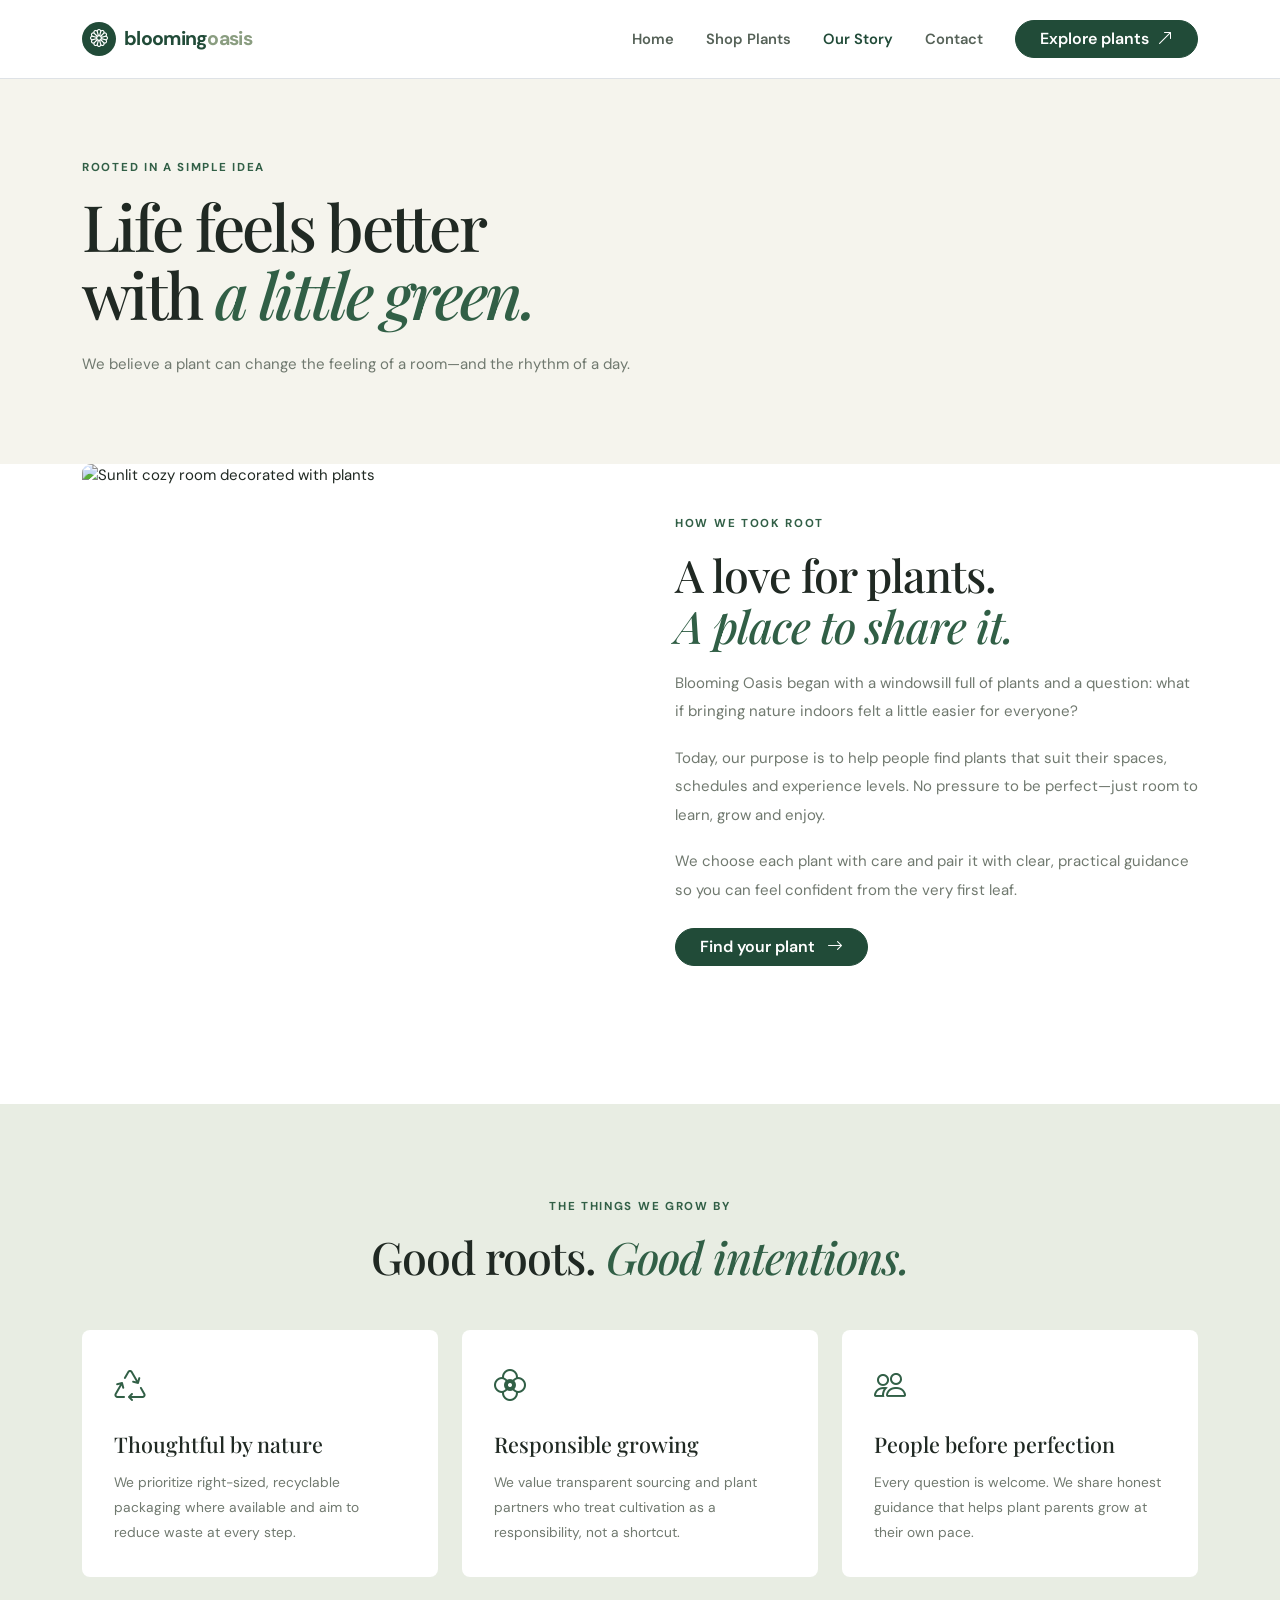
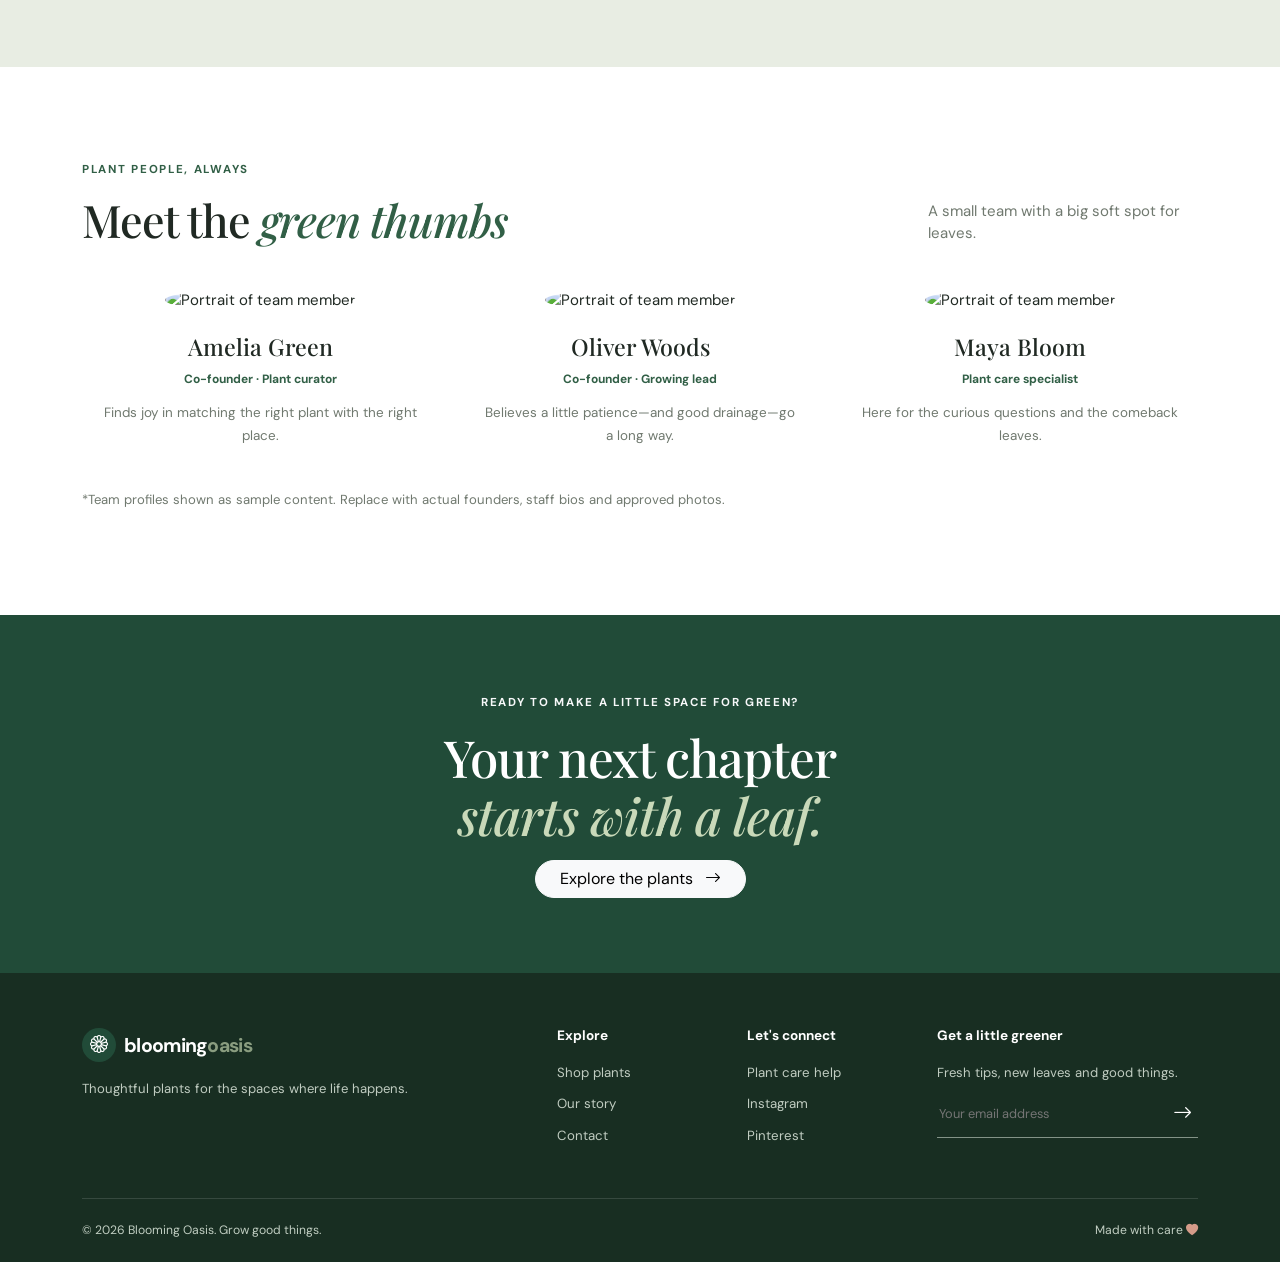
==== about.html @ 4da8145e "mehedi" ====
<!doctype html>
<html lang="en">

<head>
    <meta charset="utf-8">
    <meta name="viewport" content="width=device-width,initial-scale=1">
    <title>Our Story | Blooming Oasis</title>
    <link href="https://cdn.jsdelivr.net/npm/bootstrap@5.3.3/dist/css/bootstrap.min.css" rel="stylesheet">
    <link href="https://cdn.jsdelivr.net/npm/bootstrap-icons@1.11.3/font/bootstrap-icons.min.css" rel="stylesheet">
    <link href="assets/style.css" rel="stylesheet">
</head>

<body>
    <nav class="navbar navbar-expand-lg bg-white sticky-top border-bottom">
        <div class="container"><a class="navbar-brand brand" href="index.html"><span class="brand-mark"><i
                        class="bi bi-flower1"></i></span> blooming<span>oasis</span></a><button class="navbar-toggler"
                data-bs-toggle="collapse" data-bs-target="#nav"><span class="navbar-toggler-icon"></span></button>
            <div id="nav" class="collapse navbar-collapse">
                <ul class="navbar-nav ms-auto align-items-lg-center gap-lg-3">
                    <li><a class="nav-link" href="index.html">Home</a></li>
                    <li><a class="nav-link" href="product.html">Shop Plants</a></li>
                    <li><a class="nav-link active" href="about.html">Our Story</a></li>
                    <li><a class="nav-link" href="contact.html">Contact</a></li>
                    <li><a class="btn btn-dark-green rounded-pill px-4 ms-lg-2" href="product.html">Explore plants <i
                                class="bi bi-arrow-up-right ms-1"></i></a></li>
                </ul>
            </div>
    </nav>
    <section class="page-hero">
        <div class="container"><span class="eyebrow">Rooted in a simple idea</span>
            <h1>Life feels better<br>with <em>a little green.</em></h1>
            <p>We believe a plant can change the feeling of a room—and the rhythm of a day.</p>
        </div>
    </section>
    <section class="section-pad pt-0">
        <div class="container">
            <div class="story-grid"><img
                    src="https://images.unsplash.com/photo-1494438639946-1ebd1d20bf85?auto=format&fit=crop&w=1100&q=85"
                    alt="Sunlit cozy room decorated with plants">
                <div><span class="eyebrow">HOW WE TOOK ROOT</span>
                    <h2>A love for plants.<br><em>A place to share it.</em></h2>
                    <p>Blooming Oasis began with a windowsill full of plants and a question: what if bringing nature
                        indoors felt a little easier for everyone?</p>
                    <p>Today, our purpose is to help people find plants that suit their spaces, schedules and experience
                        levels. No pressure to be perfect—just room to learn, grow and enjoy.</p>
                    <p>We choose each plant with care and pair it with clear, practical guidance so you can feel
                        confident from the very first leaf.</p><a href="product.html"
                        class="btn btn-dark-green rounded-pill px-4 mt-2">Find your plant <i
                            class="bi bi-arrow-right ms-2"></i></a>
                </div>
            </div>
        </div>
    </section>
    <section class="values-section section-pad">
        <div class="container">
            <div class="text-center mb-5"><span class="eyebrow">The things we grow by</span>
                <h2>Good roots. <em>Good intentions.</em></h2>
            </div>
            <div class="row g-4">
                <div class="col-md-4">
                    <div class="value-card"><i class="bi bi-recycle"></i>
                        <h3>Thoughtful by nature</h3>
                        <p>We prioritize right-sized, recyclable packaging where available and aim to reduce waste at
                            every step.</p>
                    </div>
                </div>
                <div class="col-md-4">
                    <div class="value-card"><i class="bi bi-flower2"></i>
                        <h3>Responsible growing</h3>
                        <p>We value transparent sourcing and plant partners who treat cultivation as a responsibility,
                            not a shortcut.</p>
                    </div>
                </div>
                <div class="col-md-4">
                    <div class="value-card"><i class="bi bi-people"></i>
                        <h3>People before perfection</h3>
                        <p>Every question is welcome. We share honest guidance that helps plant parents grow at their
                            own pace.</p>
                    </div>
                </div>
            </div>
        </div>
    </section>
    <section class="section-pad">
        <div class="container">
            <div class="section-heading">
                <div><span class="eyebrow">Plant people, always</span>
                    <h2>Meet the <em>green thumbs</em></h2>
                </div>
                <p class="section-side">A small team with a big soft spot for leaves.</p>
            </div>
            <div class="row g-4">
                <div class="col-sm-6 col-lg-4">
                    <div class="team-card"><img
                            src="https://images.unsplash.com/photo-1534528741775-53994a69daeb?auto=format&fit=crop&w=600&q=80"
                            alt="Portrait of team member">
                        <h3>Amelia Green</h3><span>Co-founder · Plant curator</span>
                        <p>Finds joy in matching the right plant with the right place.</p>
                    </div>
                </div>
                <div class="col-sm-6 col-lg-4">
                    <div class="team-card"><img
                            src="https://images.unsplash.com/photo-1500648767791-00dcc994a43e?auto=format&fit=crop&w=600&q=80"
                            alt="Portrait of team member">
                        <h3>Oliver Woods</h3><span>Co-founder · Growing lead</span>
                        <p>Believes a little patience—and good drainage—go a long way.</p>
                    </div>
                </div>
                <div class="col-sm-6 col-lg-4">
                    <div class="team-card"><img
                            src="https://images.unsplash.com/photo-1531123897727-8f129e1688ce?auto=format&fit=crop&w=600&q=80"
                            alt="Portrait of team member">
                        <h3>Maya Bloom</h3><span>Plant care specialist</span>
                        <p>Here for the curious questions and the comeback leaves.</p>
                    </div>
                </div>
            </div>
            <p class="small muted mt-3">*Team profiles shown as sample content. Replace with actual founders, staff bios
                and approved photos.</p>
        </div>
    </section>
    <section class="care-banner">
        <div class="container text-center"><span class="eyebrow text-light">Ready to make a little space for
                green?</span>
            <h2>Your next chapter<br><em>starts with a leaf.</em></h2><a href="product.html"
                class="btn btn-light rounded-pill px-4 mt-3">Explore the plants <i
                    class="bi bi-arrow-right ms-2"></i></a>
        </div>
    </section>
     <footer class="footer">
        <div class="container">
            <div class="row g-4">
                <div class="col-lg-5"><a class="navbar-brand brand text-white" href="index.html"><span
                            class="brand-mark"><i class="bi bi-flower1"></i></span> blooming<span>oasis</span></a>
                    <p class="footer-note">Thoughtful plants for the spaces where life happens.</p>
                </div>
                <div class="col-6 col-lg-2">
                    <h6>Explore</h6><a href="product.html">Shop plants</a><a href="about.html">Our story</a><a
                        href="contact.html">Contact</a>
                </div>
                <div class="col-6 col-lg-2">
                    <h6>Let's connect</h6><a href="contact.html">Plant care help</a><a href="#">Instagram</a><a
                        href="#">Pinterest</a>
                </div>
                <div class="col-lg-3">
                    <h6>Get a little greener</h6>
                    <p>Fresh tips, new leaves and good things.</p>
                    <form class="newsletter"><input type="email" placeholder="Your email address" required><button
                            aria-label="Subscribe"><i class="bi bi-arrow-right"></i></button></form>
                </div>
            </div>
            <div class="footer-bottom"><span>© <span class="year"></span> Blooming Oasis. Grow good
                    things.</span><span>Made with care <i class="bi bi-heart-fill"></i></span></div>
        </div>
    </footer>
    <script src="https://cdn.jsdelivr.net/npm/bootstrap@5.3.3/dist/js/bootstrap.bundle.min.js"></script>
    <script src="assets/app.js"></script>
</body>

</html>
---- assets/style.css ----
@import url('https://fonts.googleapis.com/css2?family=DM+Sans:wght@400;500;600;700&family=Playfair+Display:ital,wght@0,500;0,600;0,700;1,500;1,600&display=swap');
:root{--green:#214b38;--green2:#315f46;--ink:#202923;--muted:#70796f;--cream:#f5f4ed;--sage:#e8ede3;--line:#e3e6dd;--serif:'Playfair Display',Georgia,serif;--sans:'DM Sans',sans-serif}*{box-sizing:border-box}body{font-family:var(--sans);color:var(--ink);font-size:15px}a{text-decoration:none;color:inherit}.navbar{padding:17px 0}.brand{font-weight:700;letter-spacing:-.7px;color:var(--green);font-size:1.22rem;display:flex;align-items:center;gap:8px}.brand>span:last-child{margin-left:-8px;color:#8a9d80}.brand-mark{display:inline-grid;place-items:center;background:var(--green);color:#fff;border-radius:50%;height:34px;width:34px;font-size:18px}.nav-link{font-weight:600;color:#566258!important;font-size:.92rem}.nav-link.active,.nav-link:hover{color:var(--green)!important}.btn-dark-green{background:var(--green);color:white;border:1px solid var(--green);font-weight:600}.btn-dark-green:hover{background:#163927;color:white;border-color:#163927}.btn-outline-green{border:1px solid #9cac9d;color:var(--green);font-weight:600}.btn-outline-green:hover{background:var(--green);color:#fff}.hero{background:var(--cream);padding:76px 0 84px;overflow:hidden}.eyebrow{font-size:.72rem;text-transform:uppercase;letter-spacing:1.7px;font-weight:700;color:var(--green2);display:inline-block;margin-bottom:16px}.hero h1,.page-hero h1{font-family:var(--serif);font-size:clamp(3rem,5.2vw,5rem);letter-spacing:-2.7px;line-height:1.06;font-weight:500;margin-bottom:23px}.hero h1 em,.page-hero h1 em,h2 em{font-weight:500;color:var(--green2)}.hero-copy{font-size:1.07rem;line-height:1.8;color:#5d685f;max-width:470px}.hero-photo-wrap{position:relative;padding:0 24px 20px 0}.hero-photo{height:490px;width:100%;object-fit:cover;border-radius:46% 46% 8px 8px}.floating-note{position:absolute;left:-30px;bottom:42px;display:flex;gap:13px;align-items:center;background:#fff;padding:17px 22px;border-radius:13px;box-shadow:0 16px 50px #203e281a}.floating-note>i{background:#e7efe5;color:var(--green);height:42px;width:42px;display:grid;place-items:center;border-radius:50%}.floating-note strong,.floating-note small{display:block}.floating-note small{font-size:.73rem;color:var(--muted);margin-top:4px}.photo-stamp{position:absolute;right:0;top:28px;border:1px solid #ffffffa8;border-radius:50%;height:85px;width:85px;display:grid;place-content:center;text-align:center;color:#fff;font-size:.7rem;font-weight:700;letter-spacing:2px;transform:rotate(13deg)}.hero-proof{display:flex;align-items:center;gap:14px}.avatar-stack{display:flex}.avatar-stack span{height:37px;width:37px;border-radius:50%;background:#dfe8d8;display:grid;place-items:center;border:2px solid var(--cream);margin-right:-8px}.hero-proof small{font-size:.73rem;color:var(--muted);line-height:1.6}.hero-proof strong{color:var(--ink)}.trust-strip{padding:23px 0;border-bottom:1px solid var(--line);color:#5d6c60;font-weight:600;font-size:.85rem}.trust-strip i{color:var(--green2);font-size:1.15rem;margin-right:9px}.section-pad{padding:90px 0}.section-heading{display:flex;justify-content:space-between;align-items:end;margin-bottom:34px;gap:20px}.section-heading h2,.quiz-section h2,.care-banner h2,.community-box h2,.story-grid h2,.values-section h2,.contact-intro h2{font:500 clamp(2.1rem,3.5vw,3.15rem)/1.14 var(--serif);letter-spacing:-1px;margin:0}.text-link{font-size:.88rem;color:var(--green);font-weight:700;border-bottom:1px solid #9bac9e;padding-bottom:6px;white-space:nowrap}.section-side{max-width:270px;color:var(--muted);margin:0}.product-card{display:block}.product-img{height:300px;position:relative;overflow:hidden;background:var(--cream);border-radius:8px}.product-img img{height:100%;width:100%;object-fit:cover;transition:transform .6s}.product-card:hover .product-img img{transform:scale(1.05)}.pill{position:absolute;top:14px;left:14px;background:#fff;padding:7px 11px;border-radius:20px;font-size:.68rem;font-weight:700;color:var(--green)}.product-meta{display:flex;justify-content:space-between;gap:8px;padding-top:17px}.product-meta h3{font-size:.99rem;font-weight:700;margin:0 0 5px}.product-meta p{font-size:.79rem;color:var(--muted);margin:0}.product-meta>strong{font-size:.95rem}.quiz-section{background:var(--sage)}.quiz-section p{color:#637065;line-height:1.8;max-width:400px;margin-top:20px}.quiz-deco{font-size:6rem;opacity:.65;margin-top:22px;transform:rotate(-15deg)}.quiz-box{background:#fff;border-radius:14px;padding:32px;box-shadow:0 16px 45px #23442b0a}.quiz-top{display:flex;justify-content:space-between;color:#7a887b;font-size:.67rem;letter-spacing:1.1px;font-weight:700}.quiz-progress{height:4px;margin:14px 0 30px;background:#edf0e9}.quiz-progress .progress-bar{background:var(--green2);transition:width .3s}.quiz-box h3{font:500 1.55rem var(--serif);margin-bottom:22px}.choice-grid{display:grid;grid-template-columns:repeat(3,1fr);gap:12px}.quiz-choice{border:1px solid var(--line);border-radius:10px;background:#fff;padding:20px 10px;display:flex;align-items:center;flex-direction:column;gap:6px;color:var(--ink);transition:.2s}.quiz-choice i{font-size:1.5rem;color:var(--green2);margin-bottom:5px}.quiz-choice strong{font-size:.81rem}.quiz-choice small{font-size:.68rem;color:var(--muted)}.quiz-choice.selected{border:1.5px solid var(--green2);background:#f1f6ef;box-shadow:0 0 0 2px #315f4612}.quiz-foot{display:flex;justify-content:space-between;align-items:center;gap:15px;margin-top:25px}.quiz-foot span{font-size:.76rem;color:var(--muted)}.quiz-foot button:disabled{opacity:.45}.collection-card{height:370px;display:block;position:relative;border-radius:8px;overflow:hidden;color:#fff}.collection-card:after{content:"";position:absolute;inset:0;background:linear-gradient(0deg,#101c14c9,transparent 70%)}.collection-card img{width:100%;height:100%;object-fit:cover;transition:transform .5s}.collection-card:hover img{transform:scale(1.04)}.collection-card>div{position:absolute;z-index:1;bottom:25px;left:26px;right:26px}.collection-card span{font-size:.68rem;letter-spacing:1.3px;font-weight:700}.collection-card h3{font:500 2rem var(--serif);margin:7px 0}.collection-card i{position:absolute;right:0;bottom:8px;font-size:1.3rem}.care-banner{background:var(--green);padding:75px 0;color:white}.care-banner h2{font-size:clamp(2.4rem,4vw,3.7rem)}.care-banner h2 em{color:#c9d9b9}.care-banner p{color:#d0ddcf;line-height:1.8;margin:20px 0 25px}.care-icon{font-size:8rem;color:#c5d7b8;opacity:.8}.community-box{background:var(--cream);display:grid;grid-template-columns:1fr 1fr;gap:45px;align-items:center;padding:45px;border-radius:12px}.community-box p{color:var(--muted);line-height:1.8;max-width:430px;margin:18px 0 25px}.community-box img{width:100%;height:330px;object-fit:cover;border-radius:7px}.footer{background:#182e22;color:#fff;padding:55px 0 0}.footer-note{color:#c1cec2;margin-top:17px}.footer h6{font-weight:700;font-size:.85rem;margin-bottom:18px}.footer a:not(.brand){display:block;color:#c0ccc1;font-size:.83rem;margin-bottom:12px}.footer p{color:#c0ccc1;font-size:.82rem}.newsletter{display:flex;border-bottom:1px solid #839387;padding-bottom:8px}.newsletter input{background:none;border:0;color:#fff;outline:0;width:100%;font:inherit;font-size:.8rem}.newsletter button{border:0;background:none;color:white;font-size:1.2rem}.footer-bottom{display:flex;justify-content:space-between;border-top:1px solid #ffffff21;padding:22px 0;margin-top:40px;color:#c1cec2;font-size:.76rem}.footer-bottom i{color:#d49b89}.page-hero{background:var(--cream);padding:76px 0 70px}.page-hero h1{font-size:clamp(3rem,5vw,4.8rem)}.page-hero p{color:var(--muted);max-width:550px;line-height:1.8}.detail-image{height:610px;border-radius:9px;overflow:hidden;background:var(--cream)}.detail-image img{width:100%;height:100%;object-fit:cover}.detail-thumbs{display:flex;gap:12px;margin-top:12px}.detail-thumbs img{width:calc(33.333% - 8px);height:125px;object-fit:cover;border-radius:6px}.product-details h2{font:500 clamp(2rem,3.4vw,3rem) var(--serif);letter-spacing:-1px}.rating{margin-top:12px}.rating span{color:#c18a39;letter-spacing:2px}.rating small{color:var(--muted);margin-left:8px}.detail-price{font-size:1.55rem;font-weight:700;margin:18px 0}.detail-price del{font-size:1rem;font-weight:400;color:#92998f;margin-left:8px}.save-tag{font-size:.65rem;letter-spacing:.7px;background:#e7efe3;color:var(--green);padding:7px 9px;border-radius:4px;vertical-align:middle;margin-left:10px}.detail-desc{line-height:1.85;color:#68736a}.detail-chips{display:grid;gap:10px;margin-top:20px}.detail-chips span{color:#56655a;font-size:.84rem}.detail-chips i{color:var(--green2);font-size:1.1rem;width:25px}.pot-options{display:grid;gap:9px}.pot-options label input{position:absolute;opacity:0}.pot-options label span{border:1px solid var(--line);border-radius:7px;padding:13px 15px;display:flex;justify-content:space-between;font-size:.83rem;cursor:pointer}.pot-options input:checked+span{border-color:var(--green2);background:#f3f7f0}.pot-options b{color:var(--green2);font-size:.78rem}.form-select,.form-control{border-color:#dce2d9;border-radius:7px;padding:12px}.form-select:focus,.form-control:focus{border-color:var(--green2);box-shadow:0 0 0 .2rem #315f4617}.buy-row{display:flex;gap:12px}.qty{display:flex;align-items:center;border:1px solid var(--line);border-radius:30px;padding:4px 9px;gap:12px}.qty button{border:0;background:none;font-size:1.2rem;width:24px}.qty span{font-weight:700}.accordion-item{border-color:var(--line)}.accordion-button{font-weight:700;font-size:.9rem;color:var(--ink);box-shadow:none!important}.accordion-button:not(.collapsed){background:#f2f6ef;color:var(--green)}.accordion-body{font-size:.85rem;line-height:1.8;color:var(--muted)}.muted{color:var(--muted)}.bg-soft{background:#f7f8f4}.tip-card{padding:29px;border:1px solid var(--line);height:100%;border-radius:8px}.tip-card>span{font-size:.67rem;color:var(--green2);letter-spacing:1.2px;font-weight:700}.tip-card h3{font:500 1.55rem var(--serif);margin:18px 0 12px}.tip-card p{font-size:.86rem;color:var(--muted);line-height:1.8}.cart-modal{border:0;border-radius:14px;padding:10px}.story-grid{display:grid;grid-template-columns:1fr 1fr;gap:70px;align-items:center}.story-grid img{width:100%;height:550px;object-fit:cover;border-radius:9px}.story-grid p{color:var(--muted);line-height:1.9;margin-top:18px}.values-section{background:var(--sage)}.value-card{background:#fff;border-radius:8px;padding:32px;height:100%}.value-card i{font-size:2rem;color:var(--green2)}.value-card h3{font:500 1.35rem var(--serif);margin:20px 0 12px}.value-card p{font-size:.86rem;color:var(--muted);line-height:1.8;margin:0}.team-card{text-align:center;padding:10px 20px}.team-card img{width:170px;height:170px;object-fit:cover;border-radius:50%;margin-bottom:20px}.team-card h3{font:500 1.45rem var(--serif);margin-bottom:5px}.team-card span{font-size:.75rem;color:var(--green2);font-weight:700}.team-card p{color:var(--muted);font-size:.84rem;line-height:1.7;margin-top:12px}.contact-intro>p{color:var(--muted);line-height:1.8;margin:20px 0 30px}.contact-line{display:flex;gap:15px;align-items:center;margin:20px 0}.contact-line>i{height:46px;width:46px;display:grid;place-items:center;background:var(--sage);color:var(--green);border-radius:50%;font-size:1.15rem}.contact-line small,.contact-line a,.contact-line span{display:block}.contact-line small{font-size:.65rem;letter-spacing:1px;color:var(--muted);font-weight:700;margin-bottom:4px}.contact-line a,.contact-line span{font-size:.85rem;font-weight:600}.contact-photo{width:100%;height:200px;object-fit:cover;border-radius:8px;margin-top:20px}.contact-form{padding:35px;border:1px solid var(--line);border-radius:12px}.contact-form h3{font:500 1.8rem var(--serif)}.contact-form>p{font-size:.8rem}.form-label{font-size:.82rem;font-weight:600}.chat-launcher{position:fixed;right:25px;bottom:24px;z-index:1020;border:0;background:var(--green);color:#fff;padding:13px 19px;border-radius:40px;box-shadow:0 8px 28px #162c1e38;display:flex;align-items:center;gap:10px;font-weight:600;font-size:.84rem}.chat-launcher i{font-size:1.2rem}.chat-window{position:fixed;right:25px;bottom:86px;z-index:1021;width:min(360px,calc(100vw - 32px));height:460px;background:white;box-shadow:0 16px 60px #15271e35;border:1px solid var(--line);border-radius:15px;overflow:hidden;display:flex;flex-direction:column}.chat-window[hidden]{display:none}.chat-head{background:var(--green);color:white;padding:16px;display:flex;justify-content:space-between;align-items:center}.chat-head strong,.chat-head small{display:block}.chat-head small{color:#d1dfd2;font-size:.72rem;margin-top:4px}.chat-head button{border:0;background:none;color:white;font-size:1.1rem}.chat-messages{flex:1;padding:15px;overflow:auto;background:#f7f8f5;display:flex;flex-direction:column;gap:10px}.chat-bubble{max-width:88%;padding:11px 13px;border-radius:12px;font-size:.82rem;line-height:1.55}.chat-bubble.bot{background:white;border:1px solid var(--line);align-self:flex-start}.chat-bubble.user{background:#e4eee0;align-self:flex-end}.chat-compose{display:flex;gap:7px;padding:11px;border-top:1px solid var(--line)}.chat-compose input{min-width:0;flex:1;border:0;outline:0;padding:7px;font:inherit;font-size:.8rem}.chat-compose button{border:0;background:var(--green);color:#fff;border-radius:50%;height:37px;width:37px}.chat-disclaimer{text-align:center;color:#8c968d;font-size:.63rem;padding:0 0 9px}.toast{border:0;border-radius:10px;box-shadow:0 8px 30px #15271e25}
@media(max-width:991px){.hero{padding:55px 0}.hero-photo{height:410px}.floating-note{left:0}.section-pad{padding:68px 0}.detail-image{height:500px}.story-grid{gap:35px}.story-grid img{height:470px}.community-box{gap:25px;padding:30px}}@media(max-width:575px){.hero h1,.page-hero h1{letter-spacing:-1.5px}.hero-photo-wrap{padding:0 0 20px 10px}.hero-photo{height:350px}.floating-note{left:-3px;bottom:30px;padding:12px}.photo-stamp{right:5px}.section-pad{padding:55px 0}.section-heading{align-items:start;flex-direction:column}.section-side{max-width:100%}.product-img{height:210px}.product-meta h3{font-size:.85rem}.product-meta p{font-size:.7rem}.quiz-box{padding:21px}.choice-grid{gap:7px}.quiz-choice{padding:14px 5px}.quiz-choice strong{font-size:.7rem}.quiz-choice small{font-size:.6rem}.quiz-foot{align-items:flex-start;flex-direction:column}.quiz-foot button{width:100%}.collection-card{height:310px}.community-box{grid-template-columns:1fr;padding:24px}.community-box img{height:240px}.footer-bottom{gap:12px;flex-wrap:wrap}.detail-image{height:390px}.detail-thumbs img{height:85px}.story-grid{grid-template-columns:1fr;gap:30px}.story-grid img{height:340px}.contact-form{padding:23px}.chat-launcher{right:14px;bottom:14px}.chat-window{right:12px;bottom:75px}.care-icon{display:none}}
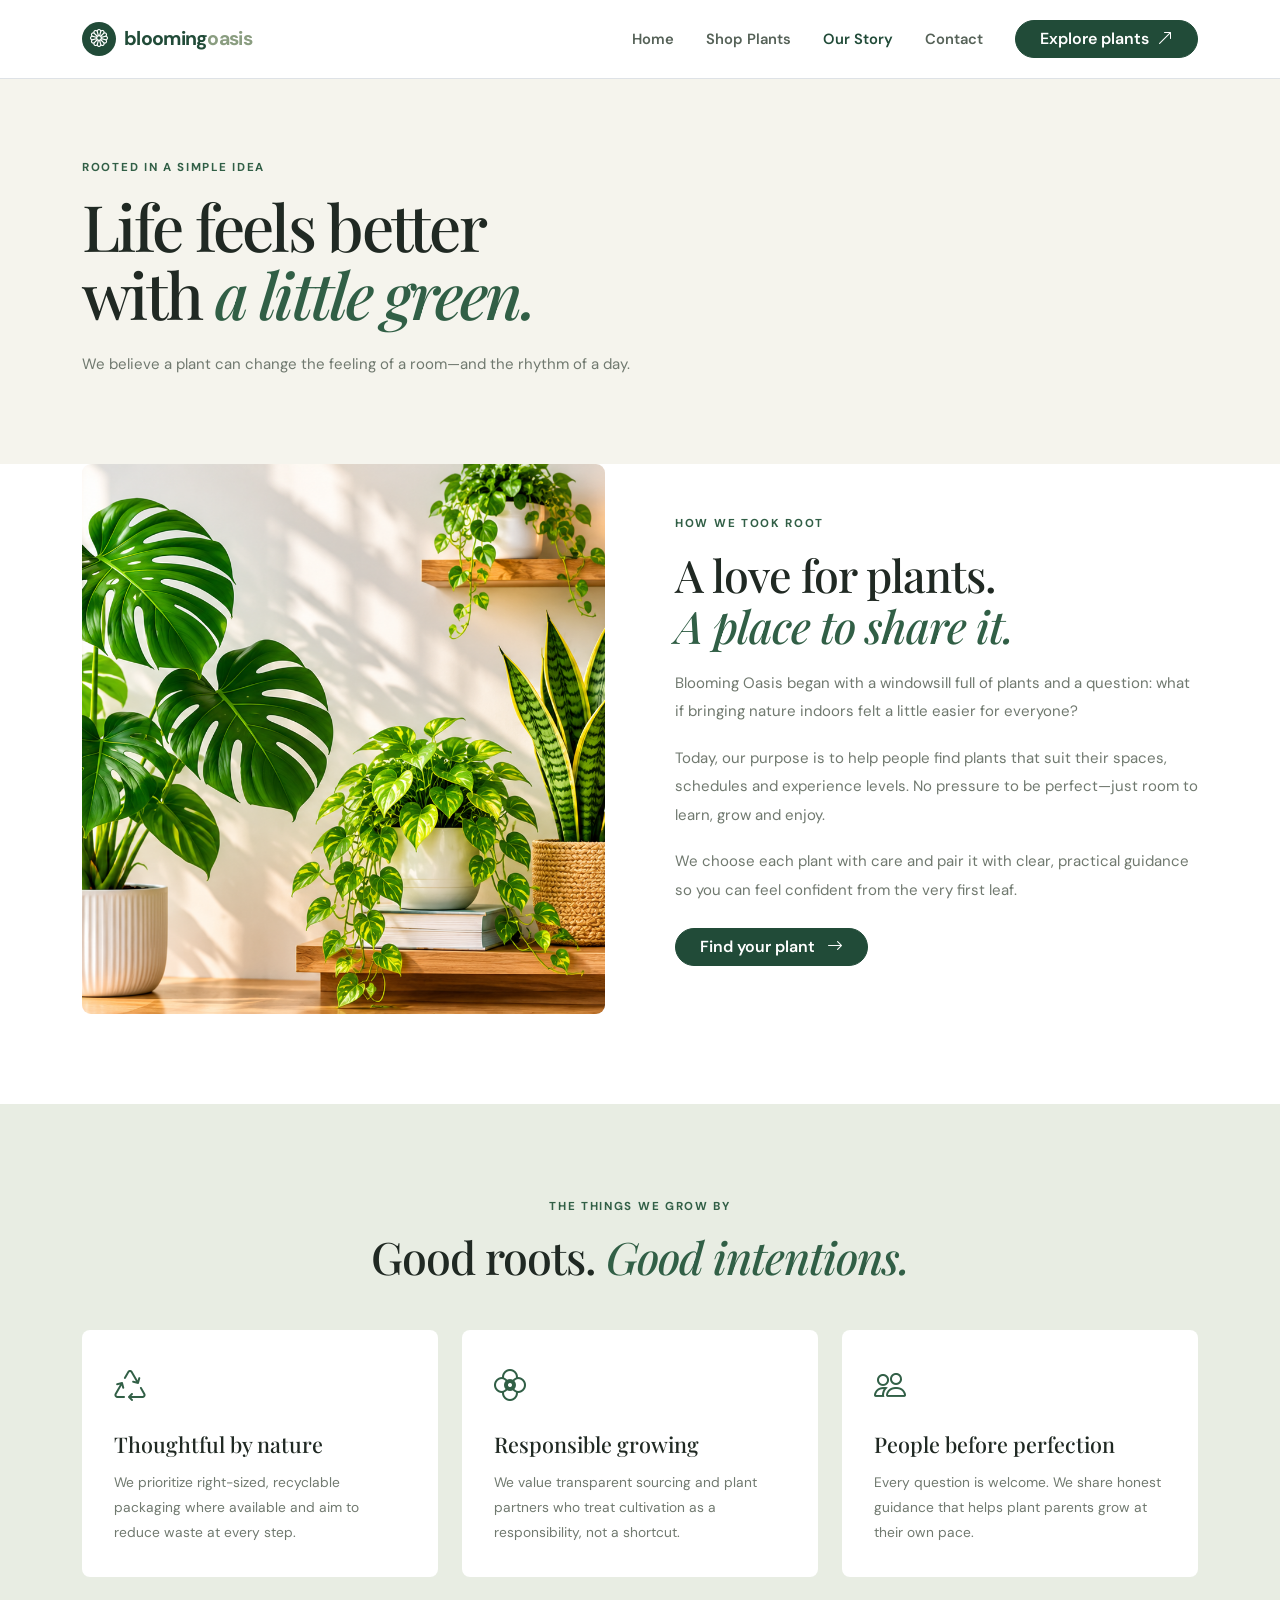
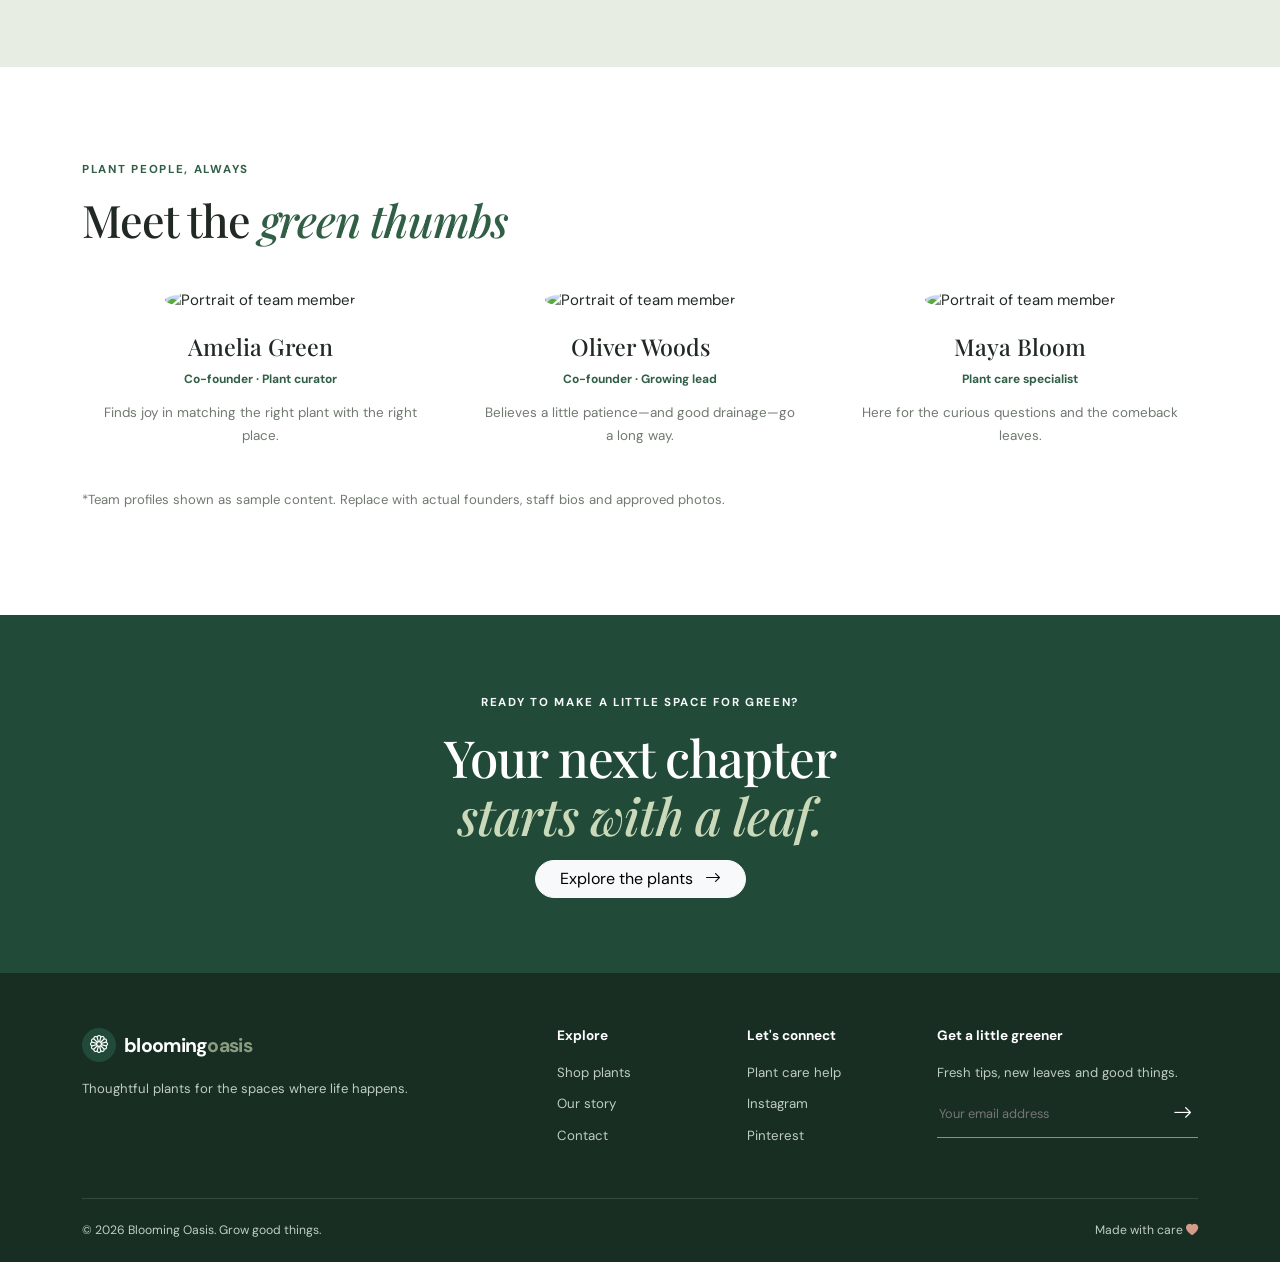
==== commit 1c6c1c9e: "mehedi" ====
--- a/about.html
+++ b/about.html
@@ -35,7 +35,7 @@
     <section class="section-pad pt-0">
         <div class="container">
             <div class="story-grid"><img
-                    src="https://images.unsplash.com/photo-1494438639946-1ebd1d20bf85?auto=format&fit=crop&w=1100&q=85"
+                    src="./assets/6646f665-1f5a-43a7-9a3c-4af12dac3929.png"
                     alt="Sunlit cozy room decorated with plants">
                 <div><span class="eyebrow">HOW WE TOOK ROOT</span>
                     <h2>A love for plants.<br><em>A place to share it.</em></h2>
@@ -87,7 +87,7 @@
                 <div><span class="eyebrow">Plant people, always</span>
                     <h2>Meet the <em>green thumbs</em></h2>
                 </div>
-                <p class="section-side">A small team with a big soft spot for leaves.</p>
+                
             </div>
             <div class="row g-4">
                 <div class="col-sm-6 col-lg-4">
